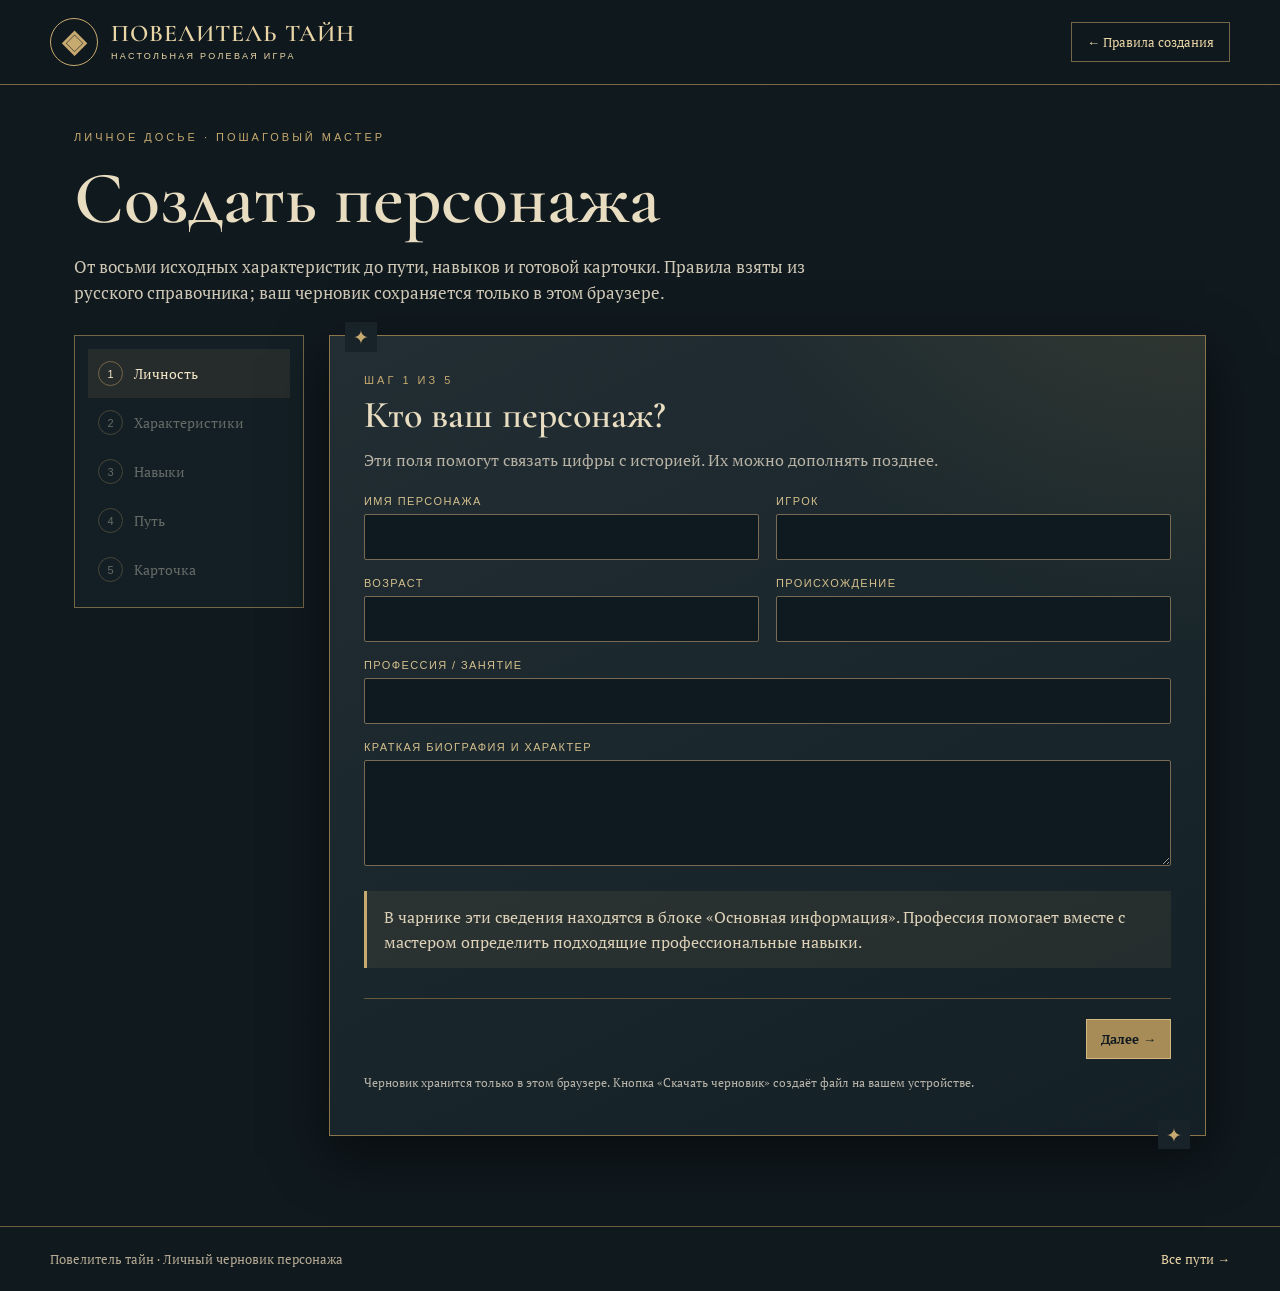
==== creator.html @ c9a5442a "Добавить пошаговое создание персонажа" ====
<!doctype html>
<html lang="ru">
<head>
  <meta charset="utf-8">
  <meta name="viewport" content="width=device-width,initial-scale=1">
  <meta name="theme-color" content="#111b20">
  <title>Создание персонажа · Повелитель тайн</title>
  <link rel="stylesheet" href="creator.css?v=1">
</head>
<body>
  <a class="skip" href="#creator">Перейти к созданию персонажа</a>
  <header class="site-head"><a class="brand" href="index.html#home"><span class="brand-mark">◈</span><span>ПОВЕЛИТЕЛЬ ТАЙН<small>НАСТОЛЬНАЯ РОЛЕВАЯ ИГРА</small></span></a><a class="return" href="index.html#reference/start">← Правила создания</a></header>
  <main id="creator" class="creator" tabindex="-1"></main>
  <footer>Повелитель тайн · Личный черновик персонажа <a href="index.html#paths">Все пути →</a></footer>
  <script src="data.js?v=20261022-boundaries1"></script>
  <script src="creator.js?v=1"></script>
</body>
</html>
---- creator.css ----
@import url('https://fonts.googleapis.com/css2?family=Cormorant+Garamond:wght@400;500;600;700&family=PT+Serif:wght@400;700&display=swap');
:root{color-scheme:dark;--night:#101a1f;--panel:#1b262a;--paper:#e8dcc1;--muted:#b9b3a6;--gold:#c7aa70;--line:#766648}*{box-sizing:border-box}html{scroll-behavior:smooth}body{margin:0;background:linear-gradient(#10191edc,#10191ef0),url('assets/section-start.webp') center top/cover fixed,var(--night);color:var(--paper);font:16px/1.55 'PT Serif',Georgia,serif}.skip{position:absolute;left:-999px}.skip:focus{left:12px;top:12px;z-index:10;padding:10px;background:#fff;color:#111}.site-head{min-height:85px;display:flex;align-items:center;justify-content:space-between;gap:16px;padding:14px max(24px,calc((100vw - 1180px)/2));border-bottom:1px solid #7e6a46;background:#10191eea}.site-head a,footer a{color:#e9d5a6;text-decoration:none}.brand{display:flex;align-items:center;gap:13px;font:600 24px/1 'Cormorant Garamond',Georgia,serif;letter-spacing:1px}.brand-mark{display:grid;place-items:center;width:48px;height:48px;border:1px solid var(--gold);border-radius:50%;color:var(--gold);font-size:31px}.brand small{display:block;font:9px/1.4 Arial,sans-serif;letter-spacing:2.3px;margin-top:4px}.return{border:1px solid var(--line);padding:9px 15px;font-size:13px}.creator{max-width:1180px;margin:auto;padding:38px 24px 90px}.intro{max-width:780px}.eyebrow{font:11px Arial,sans-serif;letter-spacing:3px;color:var(--gold);text-transform:uppercase}h1,h2,h3{font-family:'Cormorant Garamond',Georgia,serif;font-weight:600;line-height:1.08}h1{font-size:clamp(44px,6vw,74px);margin:11px 0 15px}h2{font-size:38px;margin:4px 0 12px}h3{font-size:25px;margin:0 0 12px}.lead{color:#d0c8b6;font-size:17px;margin:0 0 22px}.layout{display:grid;grid-template-columns:230px minmax(0,1fr);gap:25px;margin-top:29px}.steps{position:sticky;top:20px;align-self:start;padding:13px;border:1px solid var(--line);background:#142025eb}.steps button{display:flex;align-items:center;gap:11px;width:100%;text-align:left;padding:12px 10px;border:0;background:none;color:#aaa99e;font:14px 'PT Serif',Georgia,serif;cursor:pointer}.steps button:disabled{cursor:default;opacity:.55}.steps button.current{background:#8b744b28;color:#f5e7c9}.steps button.done{color:#d9c694}.steps b{display:grid;place-items:center;flex:none;width:25px;height:25px;border:1px solid var(--line);border-radius:50%;font:11px Arial,sans-serif}.panel{min-width:0;padding:30px 34px;border:1px solid #8b744b;background:radial-gradient(circle at 100% -20%,#aa8c4730,transparent 36%),linear-gradient(155deg,#233035ee,#142026f5);box-shadow:0 20px 50px #0008;position:relative}.panel:before,.panel:after{content:'✦';position:absolute;color:var(--gold);font-size:19px;background:#182329;padding:0 8px}.panel:before{left:15px;top:-14px}.panel:after{right:15px;bottom:-14px}.section-note{color:var(--muted);margin:0 0 22px}.field-grid,.stat-grid,.source-grid{display:grid;grid-template-columns:repeat(2,minmax(0,1fr));gap:17px}.field{display:block;min-width:0}.field span,.field-label{display:block;color:#d5c08d;font:11px Arial,sans-serif;letter-spacing:1.4px;text-transform:uppercase;margin-bottom:7px}input,textarea,select{width:100%;padding:12px 13px;border:1px solid #796b53;border-radius:2px;background:#0e1a20;color:#f0e5cf;font:15px 'PT Serif',Georgia,serif;outline:none}input:focus,textarea:focus,select:focus{border-color:#ddbf7e;box-shadow:0 0 0 2px #ddbf7e33}textarea{min-height:106px;resize:vertical}input[type=number]{font:21px 'Cormorant Garamond',Georgia,serif}.full{grid-column:1/-1}.choice-row{display:flex;flex-wrap:wrap;gap:8px;margin:10px 0 18px}.choice-row button,.actions button,.action-link{border:1px solid #8e7850;background:#233035;color:#eadab7;padding:10px 14px;font:13px 'PT Serif',Georgia,serif;cursor:pointer;text-decoration:none}.choice-row button.selected,.actions .primary{background:#a88c58;color:#111b20;border-color:#d3b780;font-weight:bold}.choice-row button:hover,.actions button:hover,.action-link:hover{border-color:#e3c589}.callout{padding:14px 17px;border-left:3px solid var(--gold);background:#c1a46b17;color:#ded2b9;margin:18px 0}.callout.warning{border-color:#c78c70;background:#7c3b321d}.callout a,.source-list a,.review a{color:#efd29a}.stat-grid{grid-template-columns:repeat(4,minmax(0,1fr))}.stat-cell{padding:13px;border:1px solid #726348;background:#152228}.stat-cell label{display:block;color:#e6d7b9;font-size:13px}.stat-cell input{margin-top:7px}.stat-cell small{display:block;color:#aeb7b3;font:11px Arial,sans-serif;margin-top:6px}.meter{display:inline-block;padding:7px 11px;border:1px solid var(--line);color:#dcca9f;font:12px Arial,sans-serif;letter-spacing:.6px}.meter.bad{color:#e9a996;border-color:#b5786a}.skill-section{border:1px solid #655c48;margin:19px 0;background:#152228}.skill-section summary{padding:14px 17px;cursor:pointer;font:600 22px 'Cormorant Garamond',Georgia,serif;color:#edddba}.skill-options{display:grid;grid-template-columns:repeat(2,minmax(0,1fr));gap:2px 18px;padding:2px 16px 15px}.skill-option{display:flex;align-items:center;gap:9px;padding:8px 3px;color:#dfd5c4;font-size:13px}.skill-option input{width:auto;accent-color:#c7aa70}.skill-option:has(input:disabled){opacity:.48}.skills-meter{display:flex;gap:10px;flex-wrap:wrap;margin-bottom:13px}.path-preview{display:grid;grid-template-columns:185px 1fr;gap:20px;padding:18px;border:1px solid var(--line);background:#111d22;margin:19px 0}.path-preview img{width:100%;height:230px;object-fit:cover;border:1px solid #826c46}.path-preview h3{margin-top:3px}.source-list{padding-left:19px;color:#d1c6b4}.source-list li{margin-bottom:12px}.source-list small{color:#b6a68a}.actions{display:flex;justify-content:space-between;align-items:center;gap:10px;margin-top:30px;border-top:1px solid #66583d;padding-top:20px}.actions-right{display:flex;gap:9px;flex-wrap:wrap}.actions button:disabled{opacity:.45;cursor:default}.review-head{display:flex;align-items:start;justify-content:space-between;gap:15px}.review-hero{font:600 29px 'Cormorant Garamond',Georgia,serif;color:#f0dfb7}.review-grid{display:grid;grid-template-columns:repeat(2,minmax(0,1fr));gap:16px;margin:20px 0}.review-card{border:1px solid #77684c;background:#122026;padding:17px}.review-card h3{margin:0 0 8px}.review-card p{margin:5px 0}.review-card.wide{grid-column:1/-1}.review-stats{display:grid;grid-template-columns:repeat(4,1fr);gap:7px}.review-stats div{border:1px solid #665b49;padding:8px;text-align:center}.review-stats span{display:block;color:#b6ae9d;font-size:11px}.review-stats strong{display:block;font:27px 'Cormorant Garamond',Georgia,serif}.review-list{margin:0;padding-left:19px}.review-list li{margin:4px 0}.source-grid{margin:18px 0}.source-grid a{border:1px solid #65583d;padding:11px;text-decoration:none;color:#dec792}.privacy{font-size:12px;color:#b8b4a9;margin-top:15px}footer{display:flex;justify-content:space-between;gap:15px;border-top:1px solid #6e5e40;padding:22px max(24px,calc((100vw - 1180px)/2));color:#b5aa94;font-size:13px}@media(max-width:850px){.layout{grid-template-columns:1fr}.steps{position:static;display:flex;overflow:auto}.steps button{min-width:max-content}.stat-grid{grid-template-columns:repeat(2,1fr)}}@media(max-width:600px){.creator{padding:28px 13px 70px}.site-head{padding:12px 15px}.brand{font-size:19px}.brand-mark{width:39px;height:39px}.return{font-size:11px;padding:7px}.panel{padding:21px 18px}.field-grid,.source-grid,.review-grid,.skill-options{grid-template-columns:1fr}.path-preview{grid-template-columns:1fr}.path-preview img{height:180px}.review-stats{grid-template-columns:repeat(2,1fr)}}@media print{body{background:white;color:black}.site-head,.steps,.actions,footer,.privacy,.source-grid{display:none!important}.creator{max-width:none;margin:0;padding:0}.layout{display:block;margin:0}.panel{border:0;box-shadow:none;background:white;padding:0}.panel:before,.panel:after{display:none}.intro{display:none}.review-card{background:white;color:black;border-color:#777}.review-card h3,.review-hero{color:black}.review-stats span{color:#555}.review a{color:#333}.review-grid{grid-template-columns:repeat(2,1fr)}}
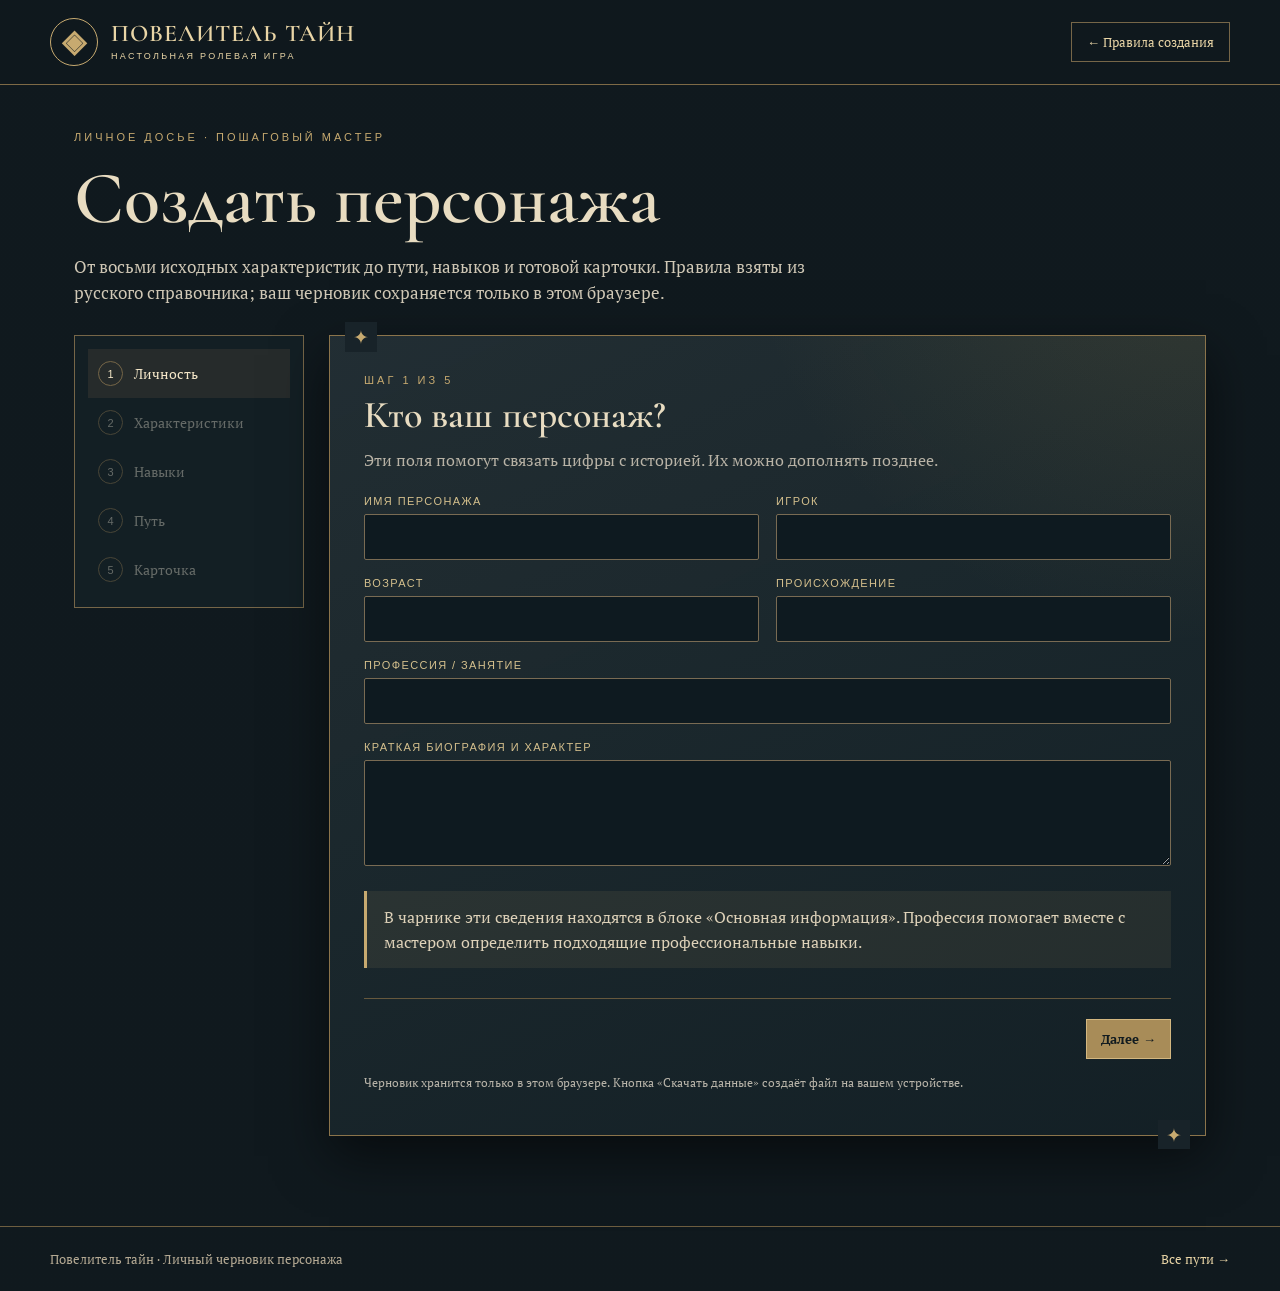
==== commit 245e0aa7: "Завершить мастер создания персонажа" ====
--- a/creator.html
+++ b/creator.html
@@ -13,6 +13,6 @@
   <main id="creator" class="creator" tabindex="-1"></main>
   <footer>Повелитель тайн · Личный черновик персонажа <a href="index.html#paths">Все пути →</a></footer>
   <script src="data.js?v=20261022-boundaries1"></script>
-  <script src="creator.js?v=1"></script>
+  <script src="creator.js?v=4"></script>
 </body>
 </html>
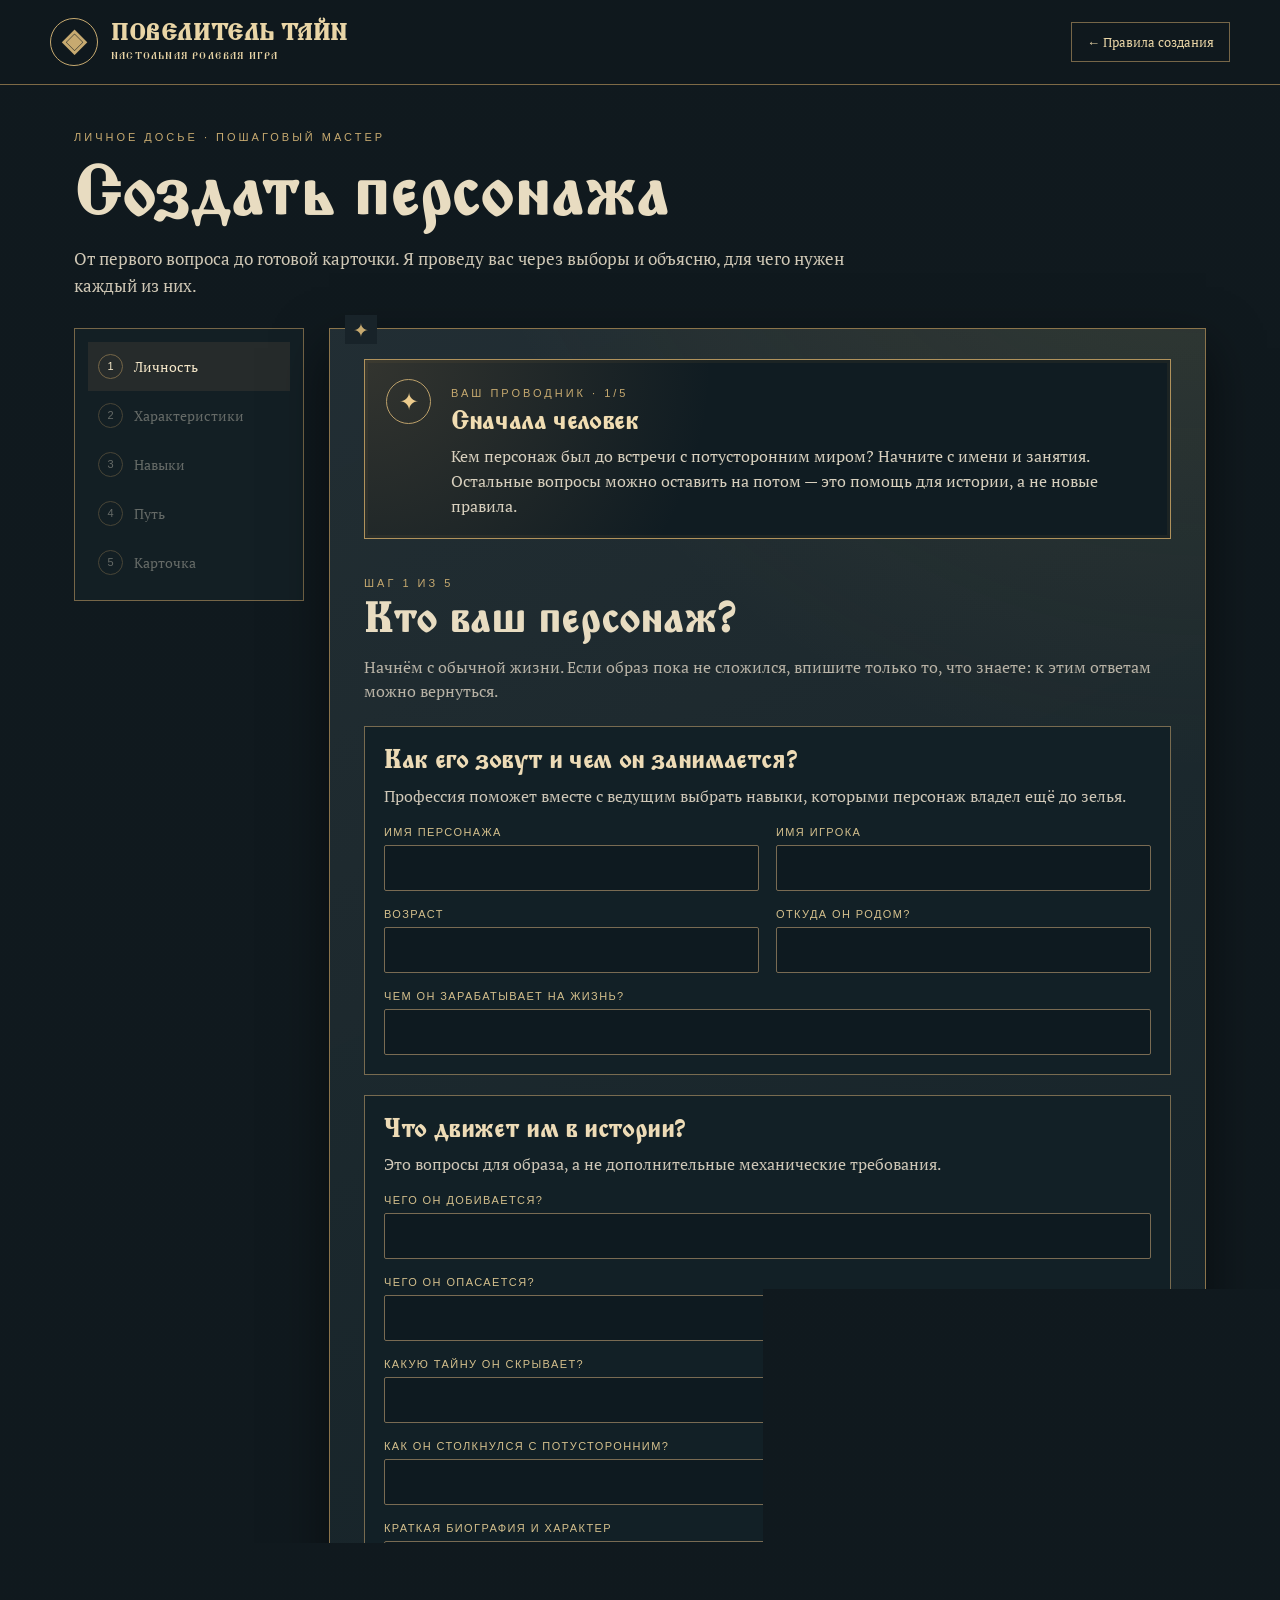
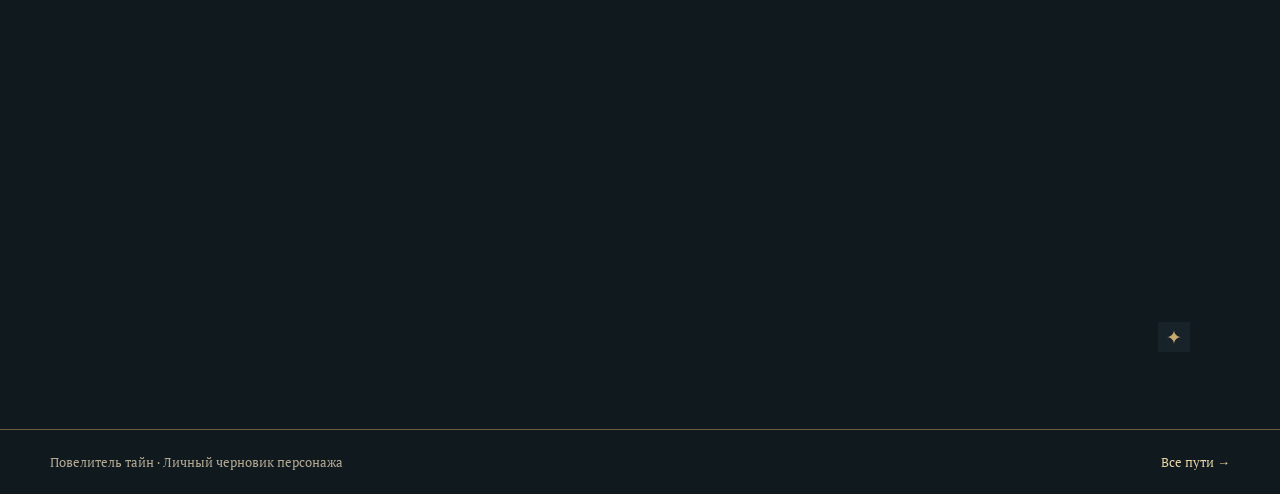
==== commit 6dc3fbe7: "Добавить подробный мастер и распределение восьми бросков" ====
--- a/creator.html
+++ b/creator.html
@@ -5,7 +5,7 @@
   <meta name="viewport" content="width=device-width,initial-scale=1">
   <meta name="theme-color" content="#111b20">
   <title>Создание персонажа · Повелитель тайн</title>
-  <link rel="stylesheet" href="creator.css?v=1">
+  <link rel="stylesheet" href="creator.css?v=2">
 </head>
 <body>
   <a class="skip" href="#creator">Перейти к созданию персонажа</a>
@@ -13,6 +13,7 @@
   <main id="creator" class="creator" tabindex="-1"></main>
   <footer>Повелитель тайн · Личный черновик персонажа <a href="index.html#paths">Все пути →</a></footer>
   <script src="data.js?v=20261022-boundaries1"></script>
-  <script src="creator.js?v=4"></script>
+  <script src="creator.js?v=5"></script>
 </body>
 </html>
+
--- a/creator.css
+++ b/creator.css
@@ -1,2 +1,24 @@
-@import url('https://fonts.googleapis.com/css2?family=Cormorant+Garamond:wght@400;500;600;700&family=PT+Serif:wght@400;700&display=swap');
+@import url('https://fonts.googleapis.com/css2?family=Cormorant+Garamond:wght@400;500;600;700&family=Monomakh&family=PT+Serif:wght@400;700&display=swap');
 :root{color-scheme:dark;--night:#101a1f;--panel:#1b262a;--paper:#e8dcc1;--muted:#b9b3a6;--gold:#c7aa70;--line:#766648}*{box-sizing:border-box}html{scroll-behavior:smooth}body{margin:0;background:linear-gradient(#10191edc,#10191ef0),url('assets/section-start.webp') center top/cover fixed,var(--night);color:var(--paper);font:16px/1.55 'PT Serif',Georgia,serif}.skip{position:absolute;left:-999px}.skip:focus{left:12px;top:12px;z-index:10;padding:10px;background:#fff;color:#111}.site-head{min-height:85px;display:flex;align-items:center;justify-content:space-between;gap:16px;padding:14px max(24px,calc((100vw - 1180px)/2));border-bottom:1px solid #7e6a46;background:#10191eea}.site-head a,footer a{color:#e9d5a6;text-decoration:none}.brand{display:flex;align-items:center;gap:13px;font:600 24px/1 'Cormorant Garamond',Georgia,serif;letter-spacing:1px}.brand-mark{display:grid;place-items:center;width:48px;height:48px;border:1px solid var(--gold);border-radius:50%;color:var(--gold);font-size:31px}.brand small{display:block;font:9px/1.4 Arial,sans-serif;letter-spacing:2.3px;margin-top:4px}.return{border:1px solid var(--line);padding:9px 15px;font-size:13px}.creator{max-width:1180px;margin:auto;padding:38px 24px 90px}.intro{max-width:780px}.eyebrow{font:11px Arial,sans-serif;letter-spacing:3px;color:var(--gold);text-transform:uppercase}h1,h2,h3{font-family:'Cormorant Garamond',Georgia,serif;font-weight:600;line-height:1.08}h1{font-size:clamp(44px,6vw,74px);margin:11px 0 15px}h2{font-size:38px;margin:4px 0 12px}h3{font-size:25px;margin:0 0 12px}.lead{color:#d0c8b6;font-size:17px;margin:0 0 22px}.layout{display:grid;grid-template-columns:230px minmax(0,1fr);gap:25px;margin-top:29px}.steps{position:sticky;top:20px;align-self:start;padding:13px;border:1px solid var(--line);background:#142025eb}.steps button{display:flex;align-items:center;gap:11px;width:100%;text-align:left;padding:12px 10px;border:0;background:none;color:#aaa99e;font:14px 'PT Serif',Georgia,serif;cursor:pointer}.steps button:disabled{cursor:default;opacity:.55}.steps button.current{background:#8b744b28;color:#f5e7c9}.steps button.done{color:#d9c694}.steps b{display:grid;place-items:center;flex:none;width:25px;height:25px;border:1px solid var(--line);border-radius:50%;font:11px Arial,sans-serif}.panel{min-width:0;padding:30px 34px;border:1px solid #8b744b;background:radial-gradient(circle at 100% -20%,#aa8c4730,transparent 36%),linear-gradient(155deg,#233035ee,#142026f5);box-shadow:0 20px 50px #0008;position:relative}.panel:before,.panel:after{content:'✦';position:absolute;color:var(--gold);font-size:19px;background:#182329;padding:0 8px}.panel:before{left:15px;top:-14px}.panel:after{right:15px;bottom:-14px}.section-note{color:var(--muted);margin:0 0 22px}.field-grid,.stat-grid,.source-grid{display:grid;grid-template-columns:repeat(2,minmax(0,1fr));gap:17px}.field{display:block;min-width:0}.field span,.field-label{display:block;color:#d5c08d;font:11px Arial,sans-serif;letter-spacing:1.4px;text-transform:uppercase;margin-bottom:7px}input,textarea,select{width:100%;padding:12px 13px;border:1px solid #796b53;border-radius:2px;background:#0e1a20;color:#f0e5cf;font:15px 'PT Serif',Georgia,serif;outline:none}input:focus,textarea:focus,select:focus{border-color:#ddbf7e;box-shadow:0 0 0 2px #ddbf7e33}textarea{min-height:106px;resize:vertical}input[type=number]{font:21px 'Cormorant Garamond',Georgia,serif}.full{grid-column:1/-1}.choice-row{display:flex;flex-wrap:wrap;gap:8px;margin:10px 0 18px}.choice-row button,.actions button,.action-link{border:1px solid #8e7850;background:#233035;color:#eadab7;padding:10px 14px;font:13px 'PT Serif',Georgia,serif;cursor:pointer;text-decoration:none}.choice-row button.selected,.actions .primary{background:#a88c58;color:#111b20;border-color:#d3b780;font-weight:bold}.choice-row button:hover,.actions button:hover,.action-link:hover{border-color:#e3c589}.callout{padding:14px 17px;border-left:3px solid var(--gold);background:#c1a46b17;color:#ded2b9;margin:18px 0}.callout.warning{border-color:#c78c70;background:#7c3b321d}.callout a,.source-list a,.review a{color:#efd29a}.stat-grid{grid-template-columns:repeat(4,minmax(0,1fr))}.stat-cell{padding:13px;border:1px solid #726348;background:#152228}.stat-cell label{display:block;color:#e6d7b9;font-size:13px}.stat-cell input{margin-top:7px}.stat-cell small{display:block;color:#aeb7b3;font:11px Arial,sans-serif;margin-top:6px}.meter{display:inline-block;padding:7px 11px;border:1px solid var(--line);color:#dcca9f;font:12px Arial,sans-serif;letter-spacing:.6px}.meter.bad{color:#e9a996;border-color:#b5786a}.skill-section{border:1px solid #655c48;margin:19px 0;background:#152228}.skill-section summary{padding:14px 17px;cursor:pointer;font:600 22px 'Cormorant Garamond',Georgia,serif;color:#edddba}.skill-options{display:grid;grid-template-columns:repeat(2,minmax(0,1fr));gap:2px 18px;padding:2px 16px 15px}.skill-option{display:flex;align-items:center;gap:9px;padding:8px 3px;color:#dfd5c4;font-size:13px}.skill-option input{width:auto;accent-color:#c7aa70}.skill-option:has(input:disabled){opacity:.48}.skills-meter{display:flex;gap:10px;flex-wrap:wrap;margin-bottom:13px}.path-preview{display:grid;grid-template-columns:185px 1fr;gap:20px;padding:18px;border:1px solid var(--line);background:#111d22;margin:19px 0}.path-preview img{width:100%;height:230px;object-fit:cover;border:1px solid #826c46}.path-preview h3{margin-top:3px}.source-list{padding-left:19px;color:#d1c6b4}.source-list li{margin-bottom:12px}.source-list small{color:#b6a68a}.actions{display:flex;justify-content:space-between;align-items:center;gap:10px;margin-top:30px;border-top:1px solid #66583d;padding-top:20px}.actions-right{display:flex;gap:9px;flex-wrap:wrap}.actions button:disabled{opacity:.45;cursor:default}.review-head{display:flex;align-items:start;justify-content:space-between;gap:15px}.review-hero{font:600 29px 'Cormorant Garamond',Georgia,serif;color:#f0dfb7}.review-grid{display:grid;grid-template-columns:repeat(2,minmax(0,1fr));gap:16px;margin:20px 0}.review-card{border:1px solid #77684c;background:#122026;padding:17px}.review-card h3{margin:0 0 8px}.review-card p{margin:5px 0}.review-card.wide{grid-column:1/-1}.review-stats{display:grid;grid-template-columns:repeat(4,1fr);gap:7px}.review-stats div{border:1px solid #665b49;padding:8px;text-align:center}.review-stats span{display:block;color:#b6ae9d;font-size:11px}.review-stats strong{display:block;font:27px 'Cormorant Garamond',Georgia,serif}.review-list{margin:0;padding-left:19px}.review-list li{margin:4px 0}.source-grid{margin:18px 0}.source-grid a{border:1px solid #65583d;padding:11px;text-decoration:none;color:#dec792}.privacy{font-size:12px;color:#b8b4a9;margin-top:15px}footer{display:flex;justify-content:space-between;gap:15px;border-top:1px solid #6e5e40;padding:22px max(24px,calc((100vw - 1180px)/2));color:#b5aa94;font-size:13px}@media(max-width:850px){.layout{grid-template-columns:1fr}.steps{position:static;display:flex;overflow:auto}.steps button{min-width:max-content}.stat-grid{grid-template-columns:repeat(2,1fr)}}@media(max-width:600px){.creator{padding:28px 13px 70px}.site-head{padding:12px 15px}.brand{font-size:19px}.brand-mark{width:39px;height:39px}.return{font-size:11px;padding:7px}.panel{padding:21px 18px}.field-grid,.source-grid,.review-grid,.skill-options{grid-template-columns:1fr}.path-preview{grid-template-columns:1fr}.path-preview img{height:180px}.review-stats{grid-template-columns:repeat(2,1fr)}}@media print{body{background:white;color:black}.site-head,.steps,.actions,footer,.privacy,.source-grid{display:none!important}.creator{max-width:none;margin:0;padding:0}.layout{display:block;margin:0}.panel{border:0;box-shadow:none;background:white;padding:0}.panel:before,.panel:after{display:none}.intro{display:none}.review-card{background:white;color:black;border-color:#777}.review-card h3,.review-hero{color:black}.review-stats span{color:#555}.review a{color:#333}.review-grid{grid-template-columns:repeat(2,1fr)}}
+/* Проводник и броски */
+.brand,.brand small,h1,h2,h3,.review-hero,.skill-section summary{font-family:'Monomakh','Cormorant Garamond',Georgia,serif;letter-spacing:.025em}
+.brand small{font-size:10px;letter-spacing:.12em}
+h1{font-size:clamp(41px,5.6vw,67px)}h2{font-size:clamp(30px,3.5vw,42px)}h3{font-size:25px;line-height:1.22}
+.guide{display:grid;grid-template-columns:48px 1fr;gap:17px;align-items:start;margin-bottom:30px;padding:19px 21px;border:1px solid #b0925c;background:radial-gradient(circle at 0 0,#8d735147,transparent 42%),#101c22;box-shadow:inset 0 0 0 3px #9c7f3b15}
+.guide-sigil{display:grid;place-items:center;width:45px;height:45px;border:1px solid #bca06a;border-radius:50%;color:#edcc8d;font-size:24px}
+.guide h3{margin:3px 0 7px;color:#f1ddb2}.guide p{margin:0;color:#d8d0be;line-height:1.55}
+.question-block{margin:20px 0;padding:19px;border:1px solid #786b50;background:#122026}
+.question-block h3{color:#eddbb6;margin:0 0 7px}.question-block>p{margin:0 0 17px;color:#cfc7b7}
+.question-block .field-grid{margin-top:16px}.variant{border-color:#9c845b}.variant strong{color:#f2d69b}
+.method-row button{font-size:13px;min-height:42px}
+.dice-bank{display:grid;grid-template-columns:repeat(8,minmax(0,1fr));gap:8px;margin:20px 0 4px}
+.die{min-width:0;min-height:87px;padding:9px 3px;border:1px solid #a98a57;background:linear-gradient(145deg,#26363b,#101b21);color:#f4e2b8;cursor:grab;box-shadow:0 8px 16px #0006;touch-action:manipulation}
+.die:active{cursor:grabbing}.die-face{display:block;font:36px/1 'Monomakh',Georgia,serif}.die small{display:block;min-height:26px;margin-top:5px;color:#cbbfa8;font:11px/1.15 Arial,sans-serif;overflow-wrap:anywhere}.die.placed{opacity:.64}.die.chosen{outline:3px solid #efd191;outline-offset:2px;opacity:1;transform:translateY(-5px)}
+.dice-rolling .die{animation:die-land .78s cubic-bezier(.12,.7,.2,1) both;animation-delay:calc(var(--die-order,0)*.11s)}
+.dice-bank .die:nth-child(1){--die-order:0}.dice-bank .die:nth-child(2){--die-order:1}.dice-bank .die:nth-child(3){--die-order:2}.dice-bank .die:nth-child(4){--die-order:3}.dice-bank .die:nth-child(5){--die-order:4}.dice-bank .die:nth-child(6){--die-order:5}.dice-bank .die:nth-child(7){--die-order:6}.dice-bank .die:nth-child(8){--die-order:7}
+@keyframes die-land{0%{opacity:0;transform:translateY(-38px) rotate(-14deg) scale(.65)}55%{opacity:1;transform:translateY(8px) rotate(5deg) scale(1.1)}100%{opacity:1;transform:translateY(0) rotate(0) scale(1)}}
+.stat-slot{width:100%;min-height:152px;text-align:left;cursor:pointer;color:#e6d7b9;font-family:'PT Serif',Georgia,serif}.stat-slot:hover,.stat-slot.drag-over{border-color:#f1cd85;background:#26353a;box-shadow:inset 0 0 0 2px #b78f4b55}.stat-slot:focus-visible,.die:focus-visible{outline:3px solid #f5d494;outline-offset:3px}.stat-slot .slot-number{color:#b3a487;font:12px Arial,sans-serif}.stat-slot .slot-name{display:block;font-size:14px}.stat-slot strong{display:block;color:#f5dfa8;font:34px/1.1 'Monomakh',Georgia,serif;margin:5px 0}.stat-slot small{line-height:1.25}.stat-slot.filled{background:#28342f;border-color:#b69b60}
+@media(max-width:950px){.dice-bank{grid-template-columns:repeat(4,minmax(0,1fr))}}
+@media(max-width:600px){.guide{grid-template-columns:36px 1fr;padding:14px;gap:12px}.guide-sigil{width:35px;height:35px}.question-block{padding:14px}.stat-grid{grid-template-columns:repeat(2,minmax(0,1fr))}.stat-slot{min-height:145px}.dice-bank{grid-template-columns:repeat(4,minmax(0,1fr))}.die{min-height:79px}}
+@media(prefers-reduced-motion:reduce){.dice-rolling .die{animation:none}.die.chosen{transform:none}}
+@media print{.guide{display:none}.question-block{background:white}.brand,h1,h2,h3,.review-hero{color:black}}
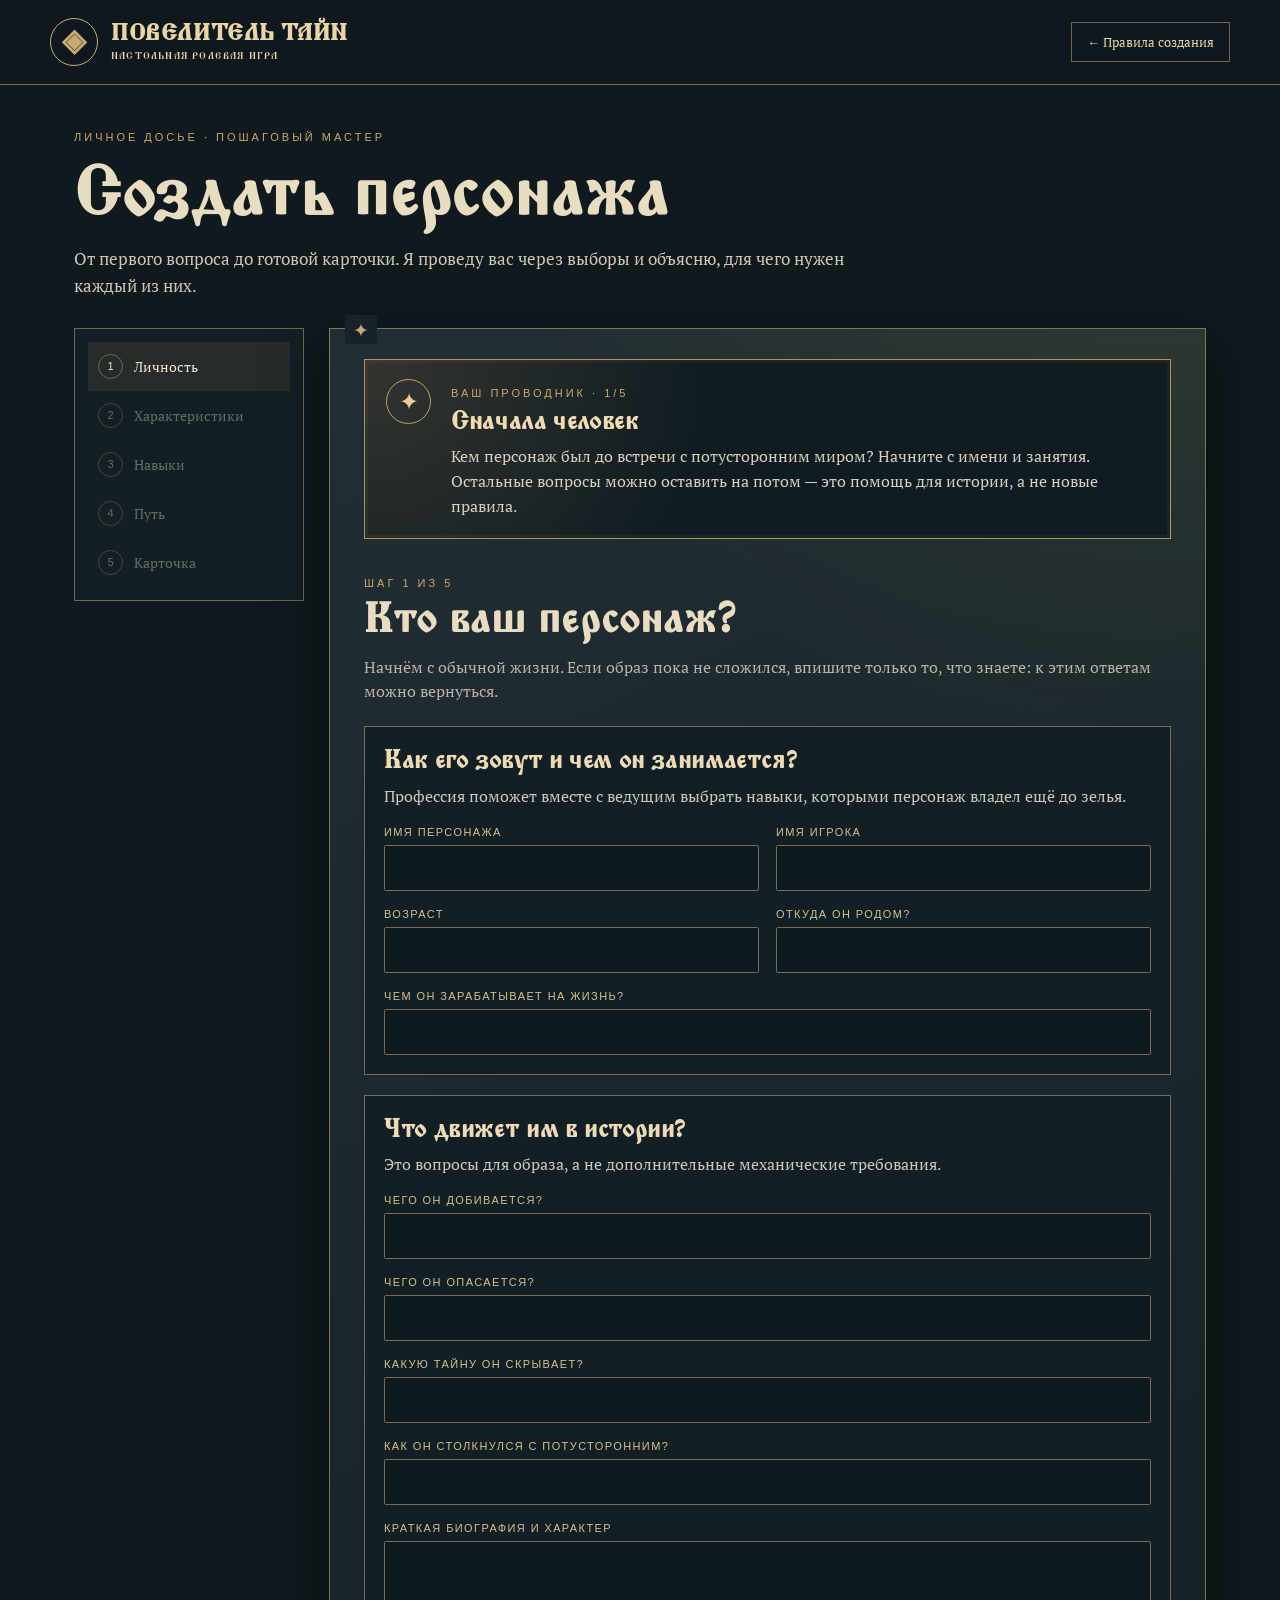
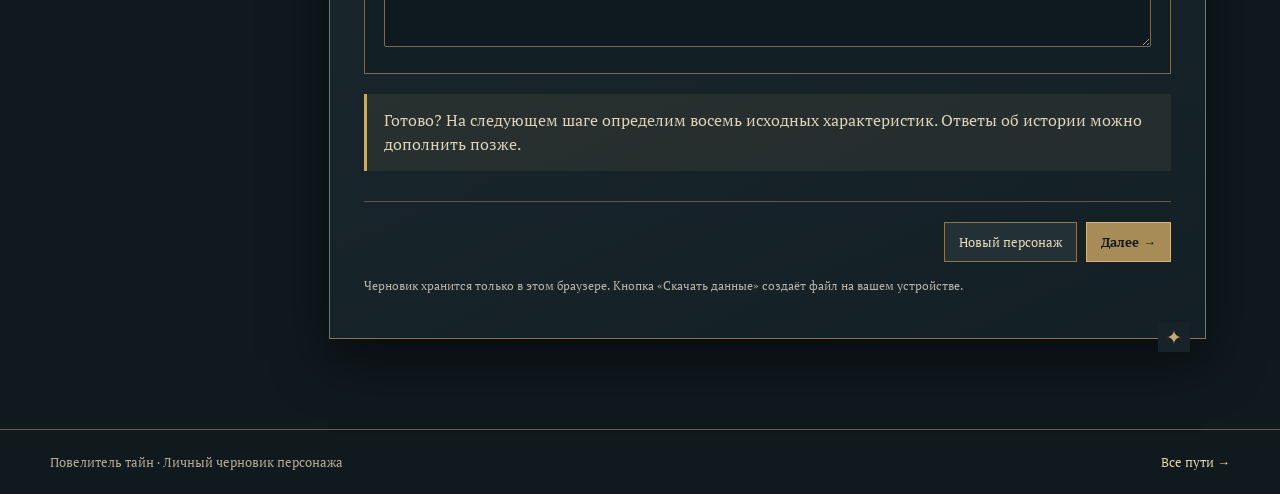
==== commit 4f749530: "Дать начать заново на любом шаге мастера" ====
--- a/creator.html
+++ b/creator.html
@@ -13,7 +13,8 @@
   <main id="creator" class="creator" tabindex="-1"></main>
   <footer>Повелитель тайн · Личный черновик персонажа <a href="index.html#paths">Все пути →</a></footer>
   <script src="data.js?v=20261022-boundaries1"></script>
-  <script src="creator.js?v=5"></script>
+  <script src="creator.js?v=6"></script>
 </body>
 </html>
 
+
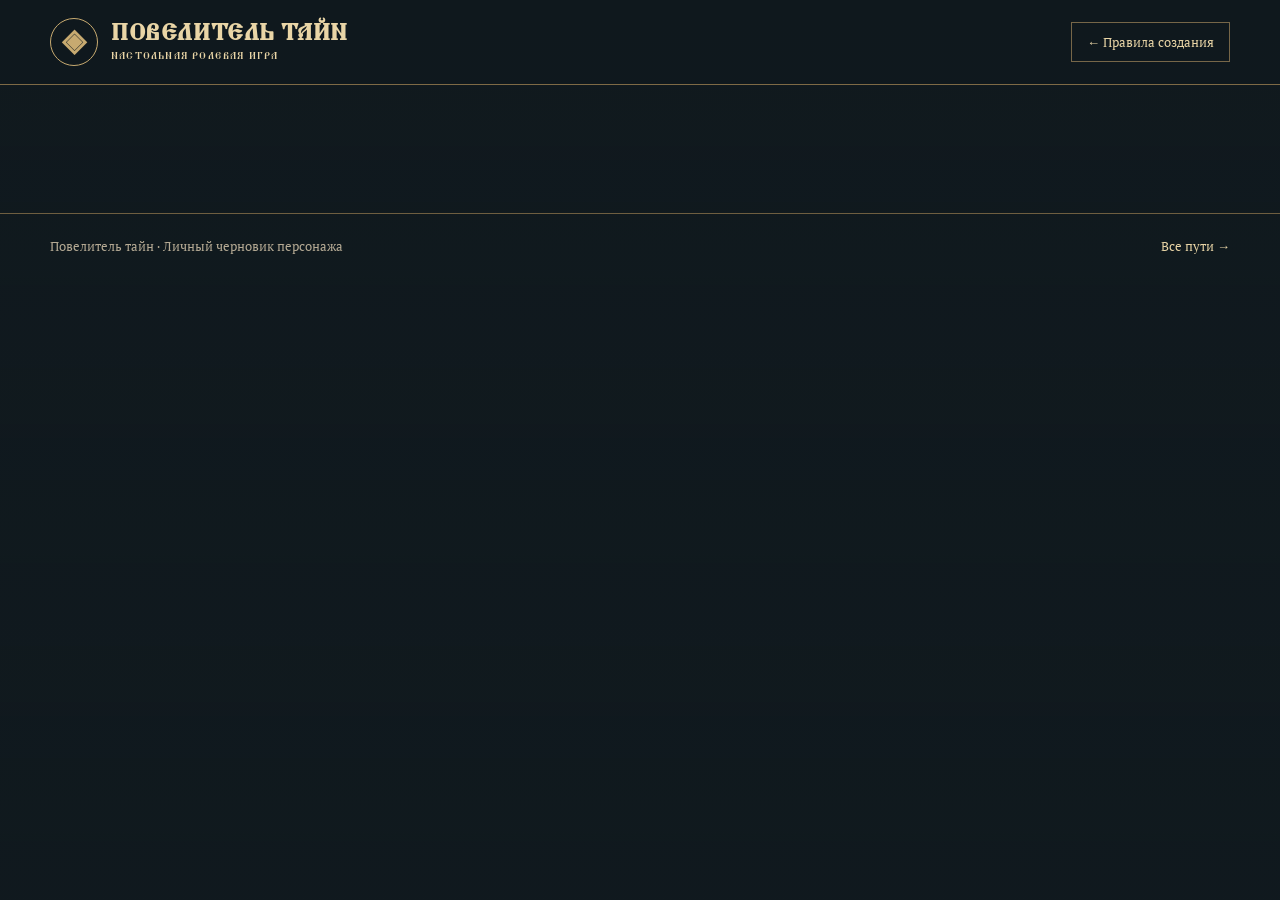
==== commit 61f13d59: "Раскрыть подсказки о навыках и способности девятых последовательностей" ====
--- a/creator.html
+++ b/creator.html
@@ -5,7 +5,7 @@
   <meta name="viewport" content="width=device-width,initial-scale=1">
   <meta name="theme-color" content="#111b20">
   <title>Создание персонажа · Повелитель тайн</title>
-  <link rel="stylesheet" href="creator.css?v=2">
+  <link rel="stylesheet" href="creator.css?v=3">
 </head>
 <body>
   <a class="skip" href="#creator">Перейти к созданию персонажа</a>
@@ -13,8 +13,11 @@
   <main id="creator" class="creator" tabindex="-1"></main>
   <footer>Повелитель тайн · Личный черновик персонажа <a href="index.html#paths">Все пути →</a></footer>
   <script src="data.js?v=20261022-boundaries1"></script>
-  <script src="creator.js?v=6"></script>
+  <script src="path-boundaries.js?v=20261022-boundaries1"></script>
+  <script src="path-overviews.js?v=20261022-overviews1"></script>
+  <script src="creator.js?v=7"></script>
 </body>
 </html>
 
 
+
--- a/creator.css
+++ b/creator.css
@@ -22,3 +22,19 @@
 @media(max-width:600px){.guide{grid-template-columns:36px 1fr;padding:14px;gap:12px}.guide-sigil{width:35px;height:35px}.question-block{padding:14px}.stat-grid{grid-template-columns:repeat(2,minmax(0,1fr))}.stat-slot{min-height:145px}.dice-bank{grid-template-columns:repeat(4,minmax(0,1fr))}.die{min-height:79px}}
 @media(prefers-reduced-motion:reduce){.dice-rolling .die{animation:none}.die.chosen{transform:none}}
 @media print{.guide{display:none}.question-block{background:white}.brand,h1,h2,h3,.review-hero{color:black}}
+/* Подсказки о навыках и обзор последовательности */
+.guide-faq{display:grid;grid-template-columns:repeat(2,minmax(0,1fr));gap:10px;margin:20px 0 25px}
+.guide-faq details{border:1px solid #796847;background:#142127;padding:0 15px}
+.guide-faq summary{padding:13px 2px;color:#f0dba9;cursor:pointer;font:19px/1.25 'Monomakh','Cormorant Garamond',Georgia,serif}
+.guide-faq p{margin:0 0 15px;color:#d4ccbb;font-size:14px;line-height:1.55}
+.guide-faq strong{color:#f2d697}.skill-section summary small{margin-left:8px;color:#ac9b79;font:12px Arial,sans-serif}
+.skill-options{display:grid;grid-template-columns:1fr;gap:8px;padding:3px 15px 17px}
+.skill-entry{border:1px solid #695c45;background:#101c21}.skill-entry.is-selected{border-color:#ae9562;background:#1e2b29}
+.skill-entry>summary{display:flex;align-items:center;gap:11px;padding:10px 13px;cursor:pointer;list-style:none;color:#e7d7b8;font:15px/1.3 'PT Serif',Georgia,serif}
+.skill-entry>summary::-webkit-details-marker{display:none}.skill-entry>summary::after{content:'⌄';margin-left:auto;color:#d8c398}.skill-entry[open]>summary::after{content:'⌃'}
+.skill-entry>summary:hover{background:#a98d5222}.skill-entry>summary strong{font-weight:400}.skill-index{color:#b19b70;font:11px Arial,sans-serif}.skill-status{margin-left:auto;color:#d4bc86;font:11px Arial,sans-serif;white-space:nowrap}.skill-entry>summary:has(.skill-status)::after{margin-left:4px}
+.skill-entry-body{padding:3px 15px 14px;border-top:1px solid #66583e}.skill-entry-body p{margin:10px 0;color:#d9d0bd;font-size:14px}.skill-entry-body .skill-roll{color:#c2aa78;font-size:13px}.skill-entry-body .skill-option{margin:7px 0;padding:8px 10px;border:1px solid #6e5e40;background:#1c2a2d}.skill-entry-body a{display:inline-block;margin:4px 0;color:#ead096;font-size:12px}.skill-entry-body small{display:block;color:#bdb4a3;font-size:12px}
+.path-preview .path-overview{color:#e1d2b4;line-height:1.55;margin:13px 0 16px}.ninth-preview{margin:20px 0;padding:19px;border:1px solid #89724a;background:#111e23}.ninth-heading h3{margin:5px 0 8px}.ninth-heading p{margin:0 0 16px;color:#d5cabb;font-size:14px}.ninth-abilities{display:grid;grid-template-columns:repeat(2,minmax(0,1fr));gap:8px;align-items:start}
+.ability-detail{border:1px solid #706046;background:#1c292d;min-width:0}.ability-detail summary{display:flex;gap:10px;align-items:center;cursor:pointer;padding:11px 12px;color:#efdcba;font:16px/1.3 'PT Serif',Georgia,serif}.ability-detail summary span{color:#bba173;font:11px Arial,sans-serif}.ability-detail[open]{grid-column:1/-1}.ability-body{max-height:420px;overflow:auto;padding:3px 15px 15px;border-top:1px solid #65583f}.ability-body p{white-space:pre-line;margin:10px 0;color:#dcd3c3;font-size:14px;line-height:1.55}.ability-body a{color:#edcf93;font-size:13px}
+@media(max-width:680px){.guide-faq,.ninth-abilities{grid-template-columns:1fr}.ability-detail[open]{grid-column:auto}.skill-options{padding:3px 8px 12px}.skill-status{white-space:normal}}
+@media print{.guide-faq,.skill-section,.ninth-preview{display:none}}
